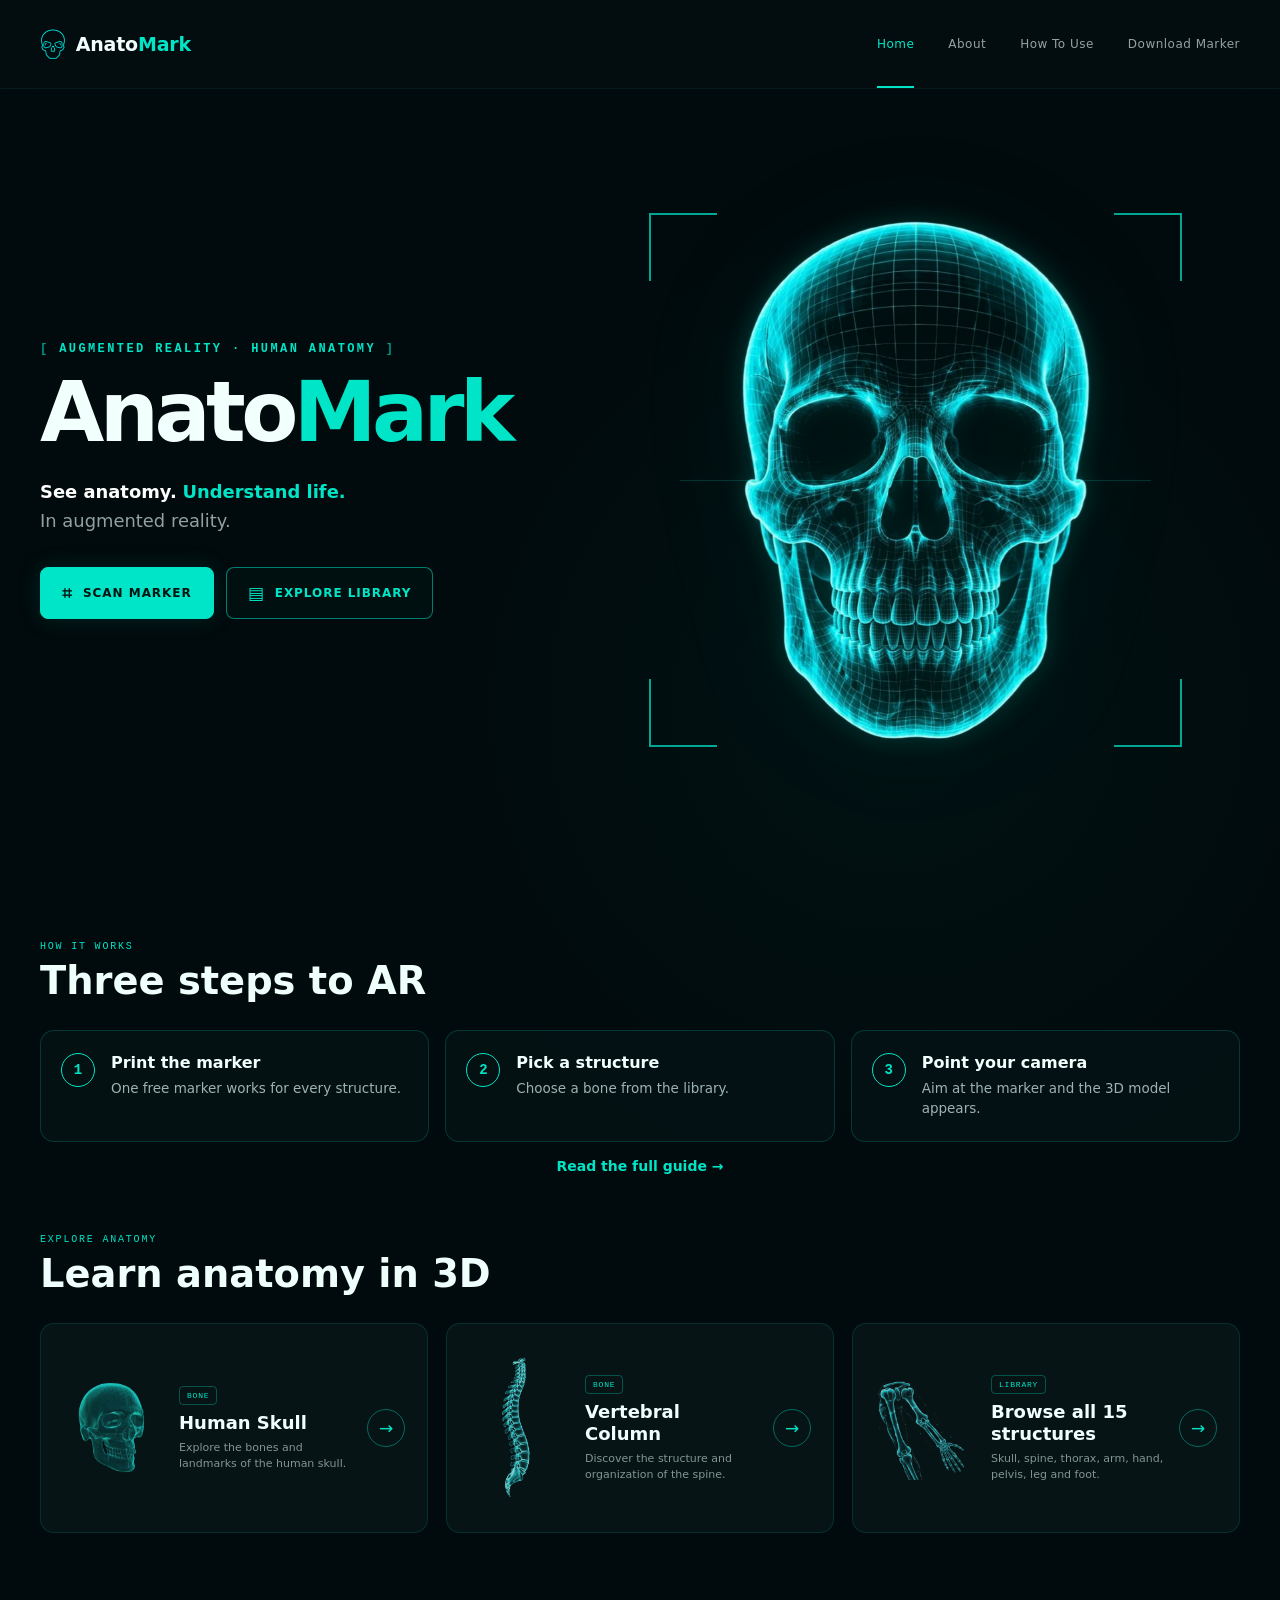
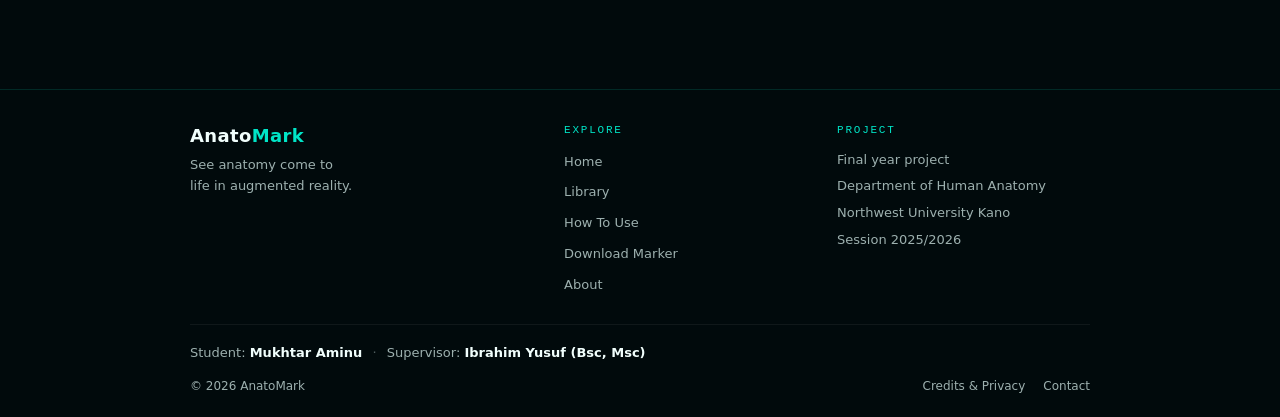
==== index.html @ c0f17e9d "Anatomark v1.0 first release" ====
<!doctype html>
<html lang="en">
  <head>
    <meta charset="UTF-8" />

    <meta name="viewport" content="width=device-width, initial-scale=1.0" />
    <link rel="icon" href="assets/logo/favicon.ico" sizes="any" />
    <link rel="icon" type="image/png" sizes="48x48" href="assets/logo/favicon-48.png" />
    <link rel="apple-touch-icon" href="assets/logo/apple-touch-icon.png" />
    <meta name="theme-color" content="#010a0c" />

    <title>AnatoMark | AR Anatomy Education</title>
    <meta name="description" content="Learn human anatomy in augmented reality. Point your phone at a printed marker and explore 3D bones. No app to install." />
    <meta property="og:type" content="website" />
    <meta property="og:site_name" content="AnatoMark" />
    <meta property="og:title" content="AnatoMark | AR Anatomy Education" />
    <meta property="og:description" content="Learn human anatomy in augmented reality. Point your phone at a printed marker and explore 3D bones. No app to install." />
    <link rel="canonical" href="https://anatomark.com/" />
    <meta property="og:url" content="https://anatomark.com/" />
    <meta property="og:image" content="https://anatomark.com/assets/images/og-card.png" />
    <meta property="og:image:width" content="1200" />
    <meta property="og:image:height" content="630" />
    <meta property="og:image:alt" content="AnatoMark: a glowing 3D skull beside the words AnatoMark, augmented reality human anatomy" />
    <meta name="twitter:card" content="summary_large_image" />
    <meta name="twitter:title" content="AnatoMark | AR Anatomy Education" />
    <meta name="twitter:description" content="Learn human anatomy in augmented reality. Point your phone at a printed marker and explore 3D bones. No app to install." />
    <meta name="twitter:image" content="https://anatomark.com/assets/images/og-card.png" />

    <link rel="stylesheet" href="css/tokens.css?v=20261106r5" />
    <link rel="stylesheet" href="css/nav.css?v=20261106r5" />
    <link rel="stylesheet" href="css/footer.css?v=20261106r5" />
    <link rel="stylesheet" href="css/homepage.css?v=20261106r5" />
    <link rel="stylesheet" href="css/picker.css?v=20261106r5" />
  </head>

  <body>
    <!-- =====================================================
       HEADER
       ===================================================== -->

    <header class="site-header">
      <div class="header-inner">
        <!-- Logo -->
        <a href="index.html" class="brand" aria-label="AnatoMark Home">
          <img src="assets/logo/logo-mark.png" alt="" class="brand-logo" width="26" height="32" />
          <span class="brand-text">Anato<span>Mark</span></span>
        </a>

        <!-- Desktop Navigation -->
        <nav class="desktop-nav" aria-label="Main navigation">
          <a href="index.html" class="nav-link active"> Home </a>

          <a href="pages/about.html" class="nav-link"> About </a>

          <a href="pages/how-to-use.html" class="nav-link"> How To Use </a>

          <a href="pages/download-marker.html" class="nav-link">
            Download Marker
          </a>
        </nav>

        <!-- Mobile Menu Button -->
        <button
          type="button"
          class="mobile-menu-button"
          id="mobileMenuButton"
          aria-label="Open navigation menu"
          aria-expanded="false"
        >
          <span></span>
          <span></span>
          <span></span>
        </button>
      </div>

      <!-- Mobile Navigation -->
      <nav class="mobile-nav" id="mobileNav" aria-label="Mobile navigation">
        <a href="index.html" class="mobile-nav-link active"> Home </a>

        <a href="pages/about.html" class="mobile-nav-link"> About </a>

        <a href="pages/how-to-use.html" class="mobile-nav-link"> How To Use </a>

        <a href="pages/download-marker.html" class="mobile-nav-link">
          Download Marker
        </a>
      </nav>
    </header>

    <!-- =====================================================
       MAIN
       ===================================================== -->

    <main>
      <!-- ===================================================
         HERO
         =================================================== -->

      <section class="hero">
        <!-- LEFT / TOP CONTENT -->

        <div class="hero-content">
          <p class="hero-eyebrow">
            <span>[</span>
            AUGMENTED REALITY &middot; HUMAN ANATOMY
            <span>]</span>
          </p>

          <h1 class="hero-title">Anato<span>Mark</span></h1>

          <p class="hero-description">
            <span class="tg-see">See anatomy.</span>
            <span class="tg-life">Understand life.</span>
            <br class="desktop-break" />
            <span class="tg-ar">In augmented reality.</span>
          </p>

          <div class="hero-actions">
            <button
              type="button"
              class="hero-button hero-button-primary"
              id="scanMarkerButton"
            >
              <span class="button-icon" aria-hidden="true"> ⌗ </span>

              <span> Scan Marker </span>
            </button>

            <a
              href="pages/library.html"
              class="hero-button hero-button-secondary"
            >
              <span class="button-icon" aria-hidden="true"> ▤ </span>

              <span> Explore Library </span>
            </a>
          </div>
        </div>

        <!-- RIGHT / BOTTOM VISUAL -->

        <div class="hero-visual">
          <div class="scan-frame">
            <!-- Targeting corners -->

            <span class="scan-corner scan-corner-top-left"></span>

            <span class="scan-corner scan-corner-top-right"></span>

            <span class="scan-corner scan-corner-bottom-left"></span>

            <span class="scan-corner scan-corner-bottom-right"></span>

            <!-- Horizontal scanning line -->

            <span class="scan-line"></span>

            <!-- Skull -->

            <img
              src="assets/images/skull-hero.webp"
              width="563"
              height="820"
              alt="Human skull in augmented reality"
              class="hero-skull"
              fetchpriority="high"
              decoding="async"
            />
          </div>
        </div>
      </section>

      <!-- ===================================================
         HOW IT WORKS
         =================================================== -->

      <section class="how-strip" aria-labelledby="howStripTitle">
        <div class="section-heading">
          <p class="section-eyebrow">HOW IT WORKS</p>
          <h2 id="howStripTitle">Three steps to AR</h2>
        </div>

        <ol class="how-strip-grid">
          <li class="how-strip-card">
            <span class="how-strip-num" aria-hidden="true">1</span>
            <h3>Print the marker</h3>
            <p>One free marker works for every structure.</p>
          </li>
          <li class="how-strip-card">
            <span class="how-strip-num" aria-hidden="true">2</span>
            <h3>Pick a structure</h3>
            <p>Choose a bone from the library.</p>
          </li>
          <li class="how-strip-card">
            <span class="how-strip-num" aria-hidden="true">3</span>
            <h3>Point your camera</h3>
            <p>Aim at the marker and the 3D model appears.</p>
          </li>
        </ol>

        <p class="how-strip-link"><a href="pages/how-to-use.html">Read the full guide &rarr;</a></p>
      </section>

      <!-- ===================================================
         STRUCTURES
         =================================================== -->

      <section class="structures-section">
        <div class="section-heading">
          <p class="section-eyebrow">EXPLORE ANATOMY</p>

          <h2>Learn anatomy in 3D</h2>
        </div>

        <div class="structure-grid">
          <!-- Human Skull -->

          <a
            href="pages/structure-detail.html?id=skull&from=home"
            class="structure-card"
          >
            <div class="structure-image">
              <img src="assets/icons/skull.webp" data-fallback="assets/images/skull.webp" onerror="this.onerror=null;this.src=this.getAttribute('data-fallback')" alt="Human Skull" loading="lazy" decoding="async" />
            </div>

            <div class="structure-info">
              <div class="structure-meta">
                <span class="structure-type"> BONE </span>
              </div>

              <h3>Human Skull</h3>

              <p>Explore the bones and landmarks of the human skull.</p>
            </div>

            <span class="structure-arrow"> → </span>
          </a>

          <!-- Vertebral Column -->

          <a
            href="pages/structure-detail.html?id=vertebral-column&from=home"
            class="structure-card"
          >
            <div class="structure-image">
              <img
                src="assets/icons/vertebral-column.webp"
                data-fallback="assets/images/vertebral-column.jpeg"
                onerror="this.onerror=null;this.src=this.getAttribute('data-fallback')"
                alt="Vertebral Column"
                loading="lazy"
                decoding="async"
              />
            </div>

            <div class="structure-info">
              <div class="structure-meta">
                <span class="structure-type"> BONE </span>
              </div>

              <h3>Vertebral Column</h3>

              <p>Discover the structure and organization of the spine.</p>
            </div>

            <span class="structure-arrow"> → </span>
          </a>

          <!-- Browse all -->

          <a href="pages/library.html" class="structure-card structure-card-more">
            <div class="structure-image">
              <img src="assets/images/upper-limb.jpeg" alt="" loading="lazy" decoding="async" />
            </div>

            <div class="structure-info">
              <div class="structure-meta">
                <span class="structure-type"> LIBRARY </span>
              </div>

              <h3>Browse all <span id="homeCount">15</span> structures</h3>

              <p>Skull, spine, thorax, arm, hand, pelvis, leg and foot.</p>
            </div>

            <span class="structure-arrow"> → </span>
          </a>
        </div>
      </section>
    </main>

    <footer class="site-footer">
      <div class="footer-inner">
        <div class="footer-brandcol">
          <p class="footer-brand">Anato<span>Mark</span></p>
          <p class="footer-tag">See anatomy come to life in augmented reality.</p>
        </div>
        <nav class="footer-col" aria-label="Explore">
          <h2>Explore</h2>
          <a href="index.html">Home</a>
          <a href="pages/library.html">Library</a>
          <a href="pages/how-to-use.html">How To Use</a>
          <a href="pages/download-marker.html">Download Marker</a>
          <a href="pages/about.html">About</a>
        </nav>
        <div class="footer-col">
          <h2>Project</h2>
          <span>Final year project</span>
          <span>Department of Human Anatomy</span>
          <span>Northwest University Kano</span>
          <span>Session 2025/2026</span>
        </div>
      </div>
      <p class="footer-credits">Student: <strong>Mukhtar Aminu</strong> <span class="footer-sep">&middot;</span> <span class="footer-line">Supervisor: <strong>Ibrahim Yusuf (Bsc, Msc)</strong></span></p>
      <div class="footer-bar">
        <span>&copy; 2026 AnatoMark</span>
        <span class="footer-links"><a href="pages/credits.html">Credits &amp; Privacy</a><a href="pages/about.html#contact">Contact</a></span>
      </div>
    </footer>

    <!-- =====================================================
       JAVASCRIPT
       ===================================================== -->

    <script src="js/descriptions.js?v=20261106r5"></script>
    <script src="js/structures-data.js?v=20261106r5"></script>
    <script src="js/nav.js?v=20261106r5"></script>
    <script src="js/picker.js?v=20261106r5"></script>
    <script src="js/homepage.js?v=20261106r5"></script>
  </body>
</html>
---- css/tokens.css ----
/* =========================================================
   ANATOMARK DESIGN TOKENS
   ========================================================= */

:root {

  --color-bg: #050f11;

  --color-bg-deep: #010a0c;

  --color-card: #0b191a;

  --color-primary: #00e5c7;

  --color-white: #f1fffd;

  --color-text-muted:
    rgba(232, 255, 252, 0.68);

  --font-main:
    Inter,
    system-ui,
    -apple-system,
    BlinkMacSystemFont,
    "Segoe UI",
    sans-serif;

  --font-mono:
    "Courier New",
    monospace;

  /* Additive tokens — new pages only, nothing existing depends on these */
  --color-bone: #e8dcc8;
  --color-coral: #ff6b5e;
  --color-coral-dim: rgba(255, 107, 94, 0.5);

  --radius-lg: 14px;
  --radius-md: 10px;
  --radius-sm: 6px;

}


*,
*::before,
*::after {

  box-sizing: border-box;

}


html {

  margin: 0;

  padding: 0;

  background:
    var(--color-bg-deep);

  scroll-behavior: smooth;

}


body {

  margin: 0;

  padding: 0;

  min-width: 320px;

  background:
    radial-gradient(
      circle at 70% 35%,
      rgba(0, 229, 199, 0.035),
      transparent 32%
    ),
    var(--color-bg-deep);

  color:
    var(--color-white);

  font-family:
    var(--font-main);

  -webkit-font-smoothing:
    antialiased;

}


button,
input,
textarea,
select {

  font: inherit;

}


img {

  max-width: 100%;

}


a {

  color: inherit;

}

/* Respect the "reduce motion" accessibility setting on every page */
@media (prefers-reduced-motion: reduce) {
  *, *::before, *::after {
    animation-duration: 0.01ms !important;
    animation-iteration-count: 1 !important;
    transition-duration: 0.01ms !important;
    scroll-behavior: auto !important;
  }
}
---- css/nav.css ----
/* =========================================================
   ANATOMARK NAVIGATION
   ========================================================= */

.site-header {

  position: relative;

  z-index: 100;

  width: 100%;

  background:
    rgba(5, 15, 17, 0.78);

  border-bottom:
    1px solid
    rgba(0, 229, 199, 0.07);

  backdrop-filter:
    blur(18px);

  -webkit-backdrop-filter:
    blur(18px);

}


.header-inner {

  width:
    min(
      1400px,
      calc(100% - 80px)
    );

  height: 88px;

  margin: 0 auto;

  display: flex;

  align-items: center;

  justify-content: space-between;

}


/* =========================================================
   BRAND
   ========================================================= */

.brand {

  display: inline-flex;

  align-items: center;

  flex-shrink: 0;

  text-decoration: none;

}


.brand-logo {

  display: block;

  width: auto;

  height: 32px;

  width: auto;

  object-fit: contain;

}

.brand { gap: 10px; }

.brand-text {
  font-weight: 800;
  font-size: 19px;
  letter-spacing: -0.01em;
  color: var(--color-white, #fff);
}

.brand-text span { color: var(--color-primary); }


/* =========================================================
   DESKTOP NAVIGATION
   ========================================================= */

.desktop-nav {

  display: flex;

  align-items: center;

  justify-content: flex-end;

  gap: 34px;

}


.nav-link {

  position: relative;

  display: inline-flex;

  align-items: center;

  height: 88px;

  color:
    rgba(235, 255, 252, 0.62);

  font-size: 12px;

  font-weight: 500;

  letter-spacing: 0.04em;

  text-decoration: none;

  white-space: nowrap;

  transition:
    color 180ms ease;

}


.nav-link::after {

  content: "";

  position: absolute;

  left: 0;

  right: 0;

  bottom: 0;

  height: 2px;

  background: #00e5c7;

  transform:
    scaleX(0);

  transform-origin: center;

  transition:
    transform 180ms ease;

}


.nav-link:hover {

  color: #00e5c7;

}


.nav-link:hover::after {

  transform:
    scaleX(1);

}


.nav-link.active {

  color: #00e5c7;

}


.nav-link.active::after {

  transform:
    scaleX(1);

}


/* =========================================================
   MOBILE MENU BUTTON
   ========================================================= */

.mobile-menu-button {

  /*
   * Hidden by default.
   *
   * This guarantees it does NOT appear
   * on desktop.
   */

  display: none;

  width: 42px;

  height: 42px;

  padding: 0;

  border: 0;

  background: transparent;

  cursor: pointer;

  flex-direction: column;

  align-items: center;

  justify-content: center;

  gap: 5px;

}


.mobile-menu-button span {

  display: block;

  width: 22px;

  height: 1.5px;

  background: #00e5c7;

  transition:
    transform 180ms ease,
    opacity 180ms ease;

}


/* =========================================================
   MOBILE NAV
   ========================================================= */

.mobile-nav {

  /*
   * Hidden on desktop.
   */

  display: none;

}


/* =========================================================
   TABLET
   ========================================================= */

@media (max-width: 1050px) and (min-width: 768px) {

  .header-inner {

    width:
      calc(100% - 48px);

  }

  .desktop-nav {

    gap: 22px;

  }

  .nav-link {

    font-size: 11px;

  }

}
/* =========================================================
   MOBILE
   ========================================================= */

@media (max-width: 767px) {

  .header-inner {
    width: calc(100% - 32px);
    height: 68px;
  }


  .brand-logo { height: 28px; }
  .brand-text { font-size: 17px; }


  /* -----------------------------------------
     DESKTOP NAVIGATION
     ----------------------------------------- */

  .desktop-nav {
    display: none;
  }


  /* -----------------------------------------
     HAMBURGER
     ----------------------------------------- */

  .mobile-menu-button {
    display: flex;
  }


  /* -----------------------------------------
     MOBILE NAVIGATION
     
     CLOSED BY DEFAULT
     ----------------------------------------- */

  .mobile-nav {
    display: none;

    width: 100%;

    flex-direction: column;

    padding:
      8px 16px 18px;

    background:
      rgba(5, 15, 17, 0.97);

    border-top:
      1px solid
      rgba(0, 229, 199, 0.08);

    box-shadow:
      0 20px 40px
      rgba(0, 0, 0, 0.3);
  }


  /* -----------------------------------------
     OPEN STATE
     ----------------------------------------- */

  .mobile-nav.open {
    display: flex;
  }


  /* -----------------------------------------
     MOBILE LINKS
     ----------------------------------------- */

  .mobile-nav-link {

    display: block;

    padding:
      15px 8px;

    color:
      rgba(235, 255, 252, 0.7);

    font-size: 13px;

    text-decoration: none;

    border-bottom:
      1px solid
      rgba(0, 229, 199, 0.06);
  }


  .mobile-nav-link:last-child {
    border-bottom: 0;
  }


  .mobile-nav-link:hover,
  .mobile-nav-link.active {
    color: #00e5c7;
  }


  /* -----------------------------------------
     HAMBURGER → X
     ----------------------------------------- */

  .mobile-menu-button.active span:nth-child(1) {
    transform:
      translateY(6.5px)
      rotate(45deg);
  }


  .mobile-menu-button.active span:nth-child(2) {
    opacity: 0;
  }


  .mobile-menu-button.active span:nth-child(3) {
    transform:
      translateY(-6.5px)
      rotate(-45deg);
  }

}

/* =========================================================
   BACK BUTTON — one round button, arrow drawn as an SVG so it is
   exactly centred (a text arrow sits low and off-centre, and its
   size depends on the font). 44px is the minimum comfortable tap size.
   ========================================================= */
.back-btn {
  display: inline-flex; align-items: center; justify-content: center;
  flex: 0 0 auto; width: 44px; height: 44px; padding: 0;
  border-radius: 50%;
  border: 1px solid rgba(0, 229, 199, 0.35);
  background: rgba(0, 229, 199, 0.06);
  color: var(--color-primary);
  text-decoration: none; line-height: 0;
  transition: background 150ms ease, border-color 150ms ease;
}
.back-btn svg { display: block; }
.back-btn:hover { background: rgba(0, 229, 199, 0.14); border-color: rgba(0, 229, 199, 0.7); }
.back-btn:focus-visible { outline: 2px solid var(--color-primary); outline-offset: 3px; }
.about-crumb, .marker-crumb, .howto-crumb, .library-crumb, .detail-crumb { gap: 12px; align-items: center; }
---- css/footer.css ----
/* =========================================================
   ANATOMARK — SITE FOOTER (shared by every page except AR View)
   Phone: brand, two link columns, credits, bottom bar.
   Desktop: brand + two columns side by side.
   ========================================================= */
.site-footer {
  margin-top: 56px;
  padding: 32px 24px calc(env(safe-area-inset-bottom, 0px) + 20px);
  border-top: 1px solid rgba(0, 229, 199, 0.14);
  color: var(--color-text-muted);
  font-size: 13px;
  line-height: 1.6;
}
.footer-inner {
  display: grid;
  grid-template-columns: 1fr 1fr;
  gap: 26px 20px;
  max-width: 900px;
  margin: 0 auto;
}
.footer-brandcol { grid-column: 1 / -1; }
.site-footer p { margin: 0; }
.footer-brand { font-size: 18px; font-weight: 700; letter-spacing: 0.02em; color: var(--color-white); }
.footer-brand span { color: var(--color-primary); }
.footer-tag { margin-top: 4px !important; max-width: 34ch; text-wrap: balance; }
.footer-col { display: flex; flex-direction: column; gap: 6px; min-width: 0; }
.footer-col h2 {
  margin: 0 0 4px; color: var(--color-primary);
  font-family: var(--font-mono); font-size: 11px; font-weight: 500;
  letter-spacing: 0.16em; text-transform: uppercase;
}
.footer-col a, .footer-bar a { color: var(--color-text-muted); text-decoration: none; }
.footer-col a { padding: 2px 0; }
.footer-col a:hover, .footer-col a:focus-visible, .footer-bar a:hover, .footer-bar a:focus-visible { color: var(--color-primary); }
.footer-credits {
  max-width: 900px; margin: 26px auto 0 !important; padding-top: 18px;
  border-top: 1px solid rgba(255, 255, 255, 0.06);
  text-wrap: balance;
}
.site-footer strong { color: var(--color-white); font-weight: 600; }
.footer-sep { margin: 0 6px; opacity: 0.5; }
.footer-bar {
  max-width: 900px; margin: 14px auto 0;
  display: flex; justify-content: space-between; gap: 16px; flex-wrap: wrap;
  font-size: 12px;
}
.footer-links { display: flex; gap: 18px; }

@media (max-width: 480px) {
  .footer-sep { display: none; }
  .footer-line { display: block; }
}
@media (min-width: 760px) {
  .footer-inner { grid-template-columns: 1.4fr 1fr 1fr; }
  .footer-brandcol { grid-column: auto; }
  .footer-credits { text-align: left; }
}
.footer-build { opacity: 0.6; }
---- css/homepage.css ----
/* =========================================================
   ANATOMARK HOMEPAGE
   ========================================================= */


/* =========================================================
   PAGE
   ========================================================= */

body {
  overflow-x: hidden;
}


/* =========================================================
   HERO
   ========================================================= */

.hero {

  width: min(
    1400px,
    calc(100% - 80px)
  );

  min-height: calc(100svh - 88px);

  margin: 0 auto;

  display: grid;

  grid-template-columns:
    minmax(0, 0.88fr)
    minmax(0, 1.12fr);

  align-items: center;

  column-gap: 40px;

  padding:
    40px 0
    70px;

}


/* =========================================================
   HERO CONTENT
   ========================================================= */

.hero-content {

  position: relative;

  z-index: 5;

  min-width: 0;

  display: flex;

  flex-direction: column;

  align-items: flex-start;

}


.hero-eyebrow {

  margin: 0 0 18px;

  color: #00e5c7;

  font-family:
    "Courier New",
    monospace;

  font-size: 12px;

  font-weight: 600;

  letter-spacing: 0.2em;

  line-height: 1.4;

}


.hero-eyebrow span {

  opacity: 0.65;

}


.hero-title {

  margin: 0;

  color: #f1fffd;

  font-size:
    clamp(58px, 6.5vw, 102px);

  font-weight: 700;

  line-height: 0.92;

  letter-spacing: -0.055em;

}


.hero-title span {

  color: #00e5c7;

}


.hero-description {

  margin:
    26px 0
    32px;

  max-width: 470px;

  color:
    rgba(232, 255, 252, 0.72);

  font-size:
    clamp(16px, 1.4vw, 20px);

  line-height: 1.6;

}


.desktop-break {
  display: block;
}


/* =========================================================
   HERO BUTTONS
   ========================================================= */

.hero-actions {

  display: flex;

  align-items: center;

  flex-wrap: wrap;

  gap: 12px;

}


.hero-button {

  min-height: 52px;

  padding:
    0 21px;

  border-radius: 8px;

  display: inline-flex;

  align-items: center;

  justify-content: center;

  gap: 10px;

  font-family: inherit;

  font-size: 12px;

  font-weight: 700;

  letter-spacing: 0.08em;

  text-transform: uppercase;

  text-decoration: none;

  cursor: pointer;

  transition:
    transform 180ms ease,
    box-shadow 180ms ease,
    background 180ms ease,
    border-color 180ms ease;

}


.hero-button:hover {

  transform:
    translateY(-2px);

}


.hero-button-primary {

  color: #001411;

  background: #00e5c7;

  border:
    1px solid #00e5c7;

  box-shadow:
    0 0 24px
    rgba(0, 229, 199, 0.13);

}


.hero-button-primary:hover {

  box-shadow:
    0 0 34px
    rgba(0, 229, 199, 0.28);

}


.hero-button-secondary {

  color: #00e5c7;

  background:
    rgba(0, 229, 199, 0.025);

  border:
    1px solid
    rgba(0, 229, 199, 0.52);

}


.hero-button-secondary:hover {

  background:
    rgba(0, 229, 199, 0.075);

}


.button-icon {

  font-size: 17px;

  line-height: 1;

}


/* =========================================================
   HERO VISUAL
   ========================================================= */

.hero-visual {

  position: relative;

  min-width: 0;

  height:
    min(
      650px,
      calc(100svh - 120px)
    );

  display: flex;

  align-items: center;

  justify-content: center;

}


.scan-frame {

  position: relative;

  width:
    min(
      620px,
      100%
    );

  height:
    min(
      620px,
      100%
    );

  display: flex;

  align-items: center;

  justify-content: center;

}


/* =========================================================
   SKULL
   ========================================================= */

.hero-skull {

  position: relative;

  z-index: 2;

  display: block;

  width: auto;

  height:
    min(
      570px,
      88%
    );

  max-width: 88%;

  object-fit: contain;

  filter:
    drop-shadow(
      0 0 12px
      rgba(0, 229, 199, 0.25)
    )
    drop-shadow(
      0 0 55px
      rgba(0, 229, 199, 0.08)
    );

}


/* =========================================================
   SCAN FRAME
   ========================================================= */

.scan-corner {

  position: absolute;

  z-index: 4;

  width: 68px;

  height: 68px;

  border-color:
    rgba(0, 229, 199, 0.72);

  border-style: solid;

}


.scan-corner-top-left {

  top: 7%;

  left: 7%;

  border-width:
    2px 0 0 2px;

}


.scan-corner-top-right {

  top: 7%;

  right: 7%;

  border-width:
    2px 2px 0 0;

}


.scan-corner-bottom-left {

  bottom: 7%;

  left: 7%;

  border-width:
    0 0 2px 2px;

}


.scan-corner-bottom-right {

  bottom: 7%;

  right: 7%;

  border-width:
    0 2px 2px 0;

}


/* =========================================================
   SCAN LINE
   ========================================================= */

.scan-line {

  position: absolute;

  z-index: 5;

  left: 12%;

  right: 12%;

  top: 50%;

  height: 1px;

  background:
    rgba(0, 229, 199, 0.18);

  box-shadow:
    0 0 14px
    rgba(0, 229, 199, 0.2);

}


/* =========================================================
   STRUCTURES SECTION
   ========================================================= */

.structures-section {

  width:
    min(
      1400px,
      calc(100% - 80px)
    );

  margin:
    0 auto;

  padding:
    60px 0
    100px;

}


.section-heading {

  margin-bottom: 28px;

}


.section-eyebrow {

  margin: 0 0 8px;

  color: #00e5c7;

  font-family:
    "Courier New",
    monospace;

  font-size: 10px;

  letter-spacing: 0.18em;

}


.section-heading h2 {

  margin: 0;

  color: #effffc;

  font-size:
    clamp(28px, 3vw, 42px);

  line-height: 1.1;

}

/* =========================================================
   STRUCTURE GRID
   ========================================================= */

.structure-grid {

  display: grid;

  grid-template-columns:
    repeat(3, minmax(0, 1fr));

  gap: 18px;

}


/* =========================================================
   STRUCTURE CARD
   ========================================================= */

.structure-card {

  position: relative;

  min-width: 0;

  min-height: 210px;

  padding: 18px;

  display: grid;

  grid-template-columns:
    105px
    minmax(0, 1fr)
    42px;

  align-items: center;

  gap: 15px;

  overflow: hidden;

  border:
    1px solid
    rgba(0, 229, 199, 0.13);

  border-radius: 14px;

  background:
    rgba(10, 25, 25, 0.72);

  text-decoration: none;

  transition:
    transform 180ms ease,
    border-color 180ms ease,
    background 180ms ease;
}


.structure-card:hover {

  transform:
    translateY(-4px);

  border-color:
    rgba(0, 229, 199, 0.4);

  background:
    rgba(10, 30, 29, 0.9);
}


/* =========================================================
   STRUCTURE IMAGE
   ========================================================= */

.structure-image {

  position: relative;

  width: 105px;

  height: 150px;

  display: flex;

  align-items: center;

  justify-content: center;

  flex-shrink: 0;
}


.structure-image img {

  display: block;

  width: 100%;

  height: 100%;

  object-fit: contain;

  opacity: 0.78;
}


/* =========================================================
   STRUCTURE INFORMATION
   ========================================================= */

.structure-info {

  position: relative;

  z-index: 2;

  min-width: 0;

  width: auto;
}


.structure-meta {

  margin-bottom: 7px;
}


.structure-type {

  display: inline-flex;

  padding:
    4px 7px;

  border:
    1px solid
    rgba(0, 229, 199, 0.3);

  border-radius: 4px;

  color: #00e5c7;

  font-family:
    "Courier New",
    monospace;

  font-size: 8px;

  letter-spacing: 0.1em;
}


.structure-card h3 {

  margin:
    0 0 6px;

  color: #f0fffd;

  font-size: 18px;

  line-height: 1.2;
}


.structure-card p {

  margin: 0;

  color:
    rgba(232, 255, 252, 0.55);

  font-size: 11px;

  line-height: 1.5;
}


/* =========================================================
   STRUCTURE ARROW
   ========================================================= */

.structure-arrow {

  position: relative;

  right: auto;

  bottom: auto;

  z-index: 3;

  width: 38px;

  height: 38px;

  display: flex;

  align-items: center;

  justify-content: center;

  flex-shrink: 0;

  border:
    1px solid
    rgba(0, 229, 199, 0.4);

  border-radius: 50%;

  color: #00e5c7;

  font-size: 17px;

  transition:
    transform 180ms ease,
    background 180ms ease;
}


.structure-card:hover .structure-arrow {

  transform:
    translateX(3px);

  background:
    rgba(0, 229, 199, 0.08);
}

/* =========================================================
   TABLET
   ========================================================= */

@media (max-width: 1050px) {

  .hero {

    width:
      calc(100% - 48px);

    grid-template-columns:
      minmax(0, 0.9fr)
      minmax(0, 1.1fr);

    gap: 15px;

    padding:
      30px 0
      55px;

  }


  .hero-title {

    font-size:
      clamp(52px, 7vw, 76px);

  }


  .hero-description {

    font-size: 16px;

    margin:
      20px 0
      25px;

  }


  .hero-visual {

    height:
      min(
        540px,
        calc(100svh - 120px)
      );

  }


  .hero-skull {

    height: 85%;

  }


  .scan-corner {

    width: 52px;

    height: 52px;

  }


  .structures-section {

    width:
      calc(100% - 48px);

  }

}


/* =========================================================
   MOBILE
   ========================================================= */

@media (max-width: 767px) {

  .structure-grid {

    grid-template-columns: 1fr;

    gap: 12px;

  }


  .structure-card {

    min-height: 135px;

    padding: 14px;

    grid-template-columns:
      82px
      minmax(0, 1fr)
      38px;

    gap: 12px;

  }


  .structure-image {

    width: 82px;

    height: 105px;

  }


  .structure-image img {

    width: 100%;

    height: 100%;

  }


  .structure-card h3 {

    font-size: 17px;

  }


  .structure-card p {

    font-size: 10px;

    line-height: 1.45;

  }


  .structure-arrow {

    width: 34px;

    height: 34px;

    font-size: 15px;

  }

}


/* =========================================================
   SHORT MOBILE SCREENS
   ========================================================= */

@media (max-width: 767px) and (max-height: 700px) {


  .hero {

    padding:
      16px 0
      30px;

  }


  .hero-eyebrow {

    margin-bottom: 6px;

  }


  .hero-title {

    font-size:
      45px;

  }


  .hero-description {

    margin:
      9px auto
      11px;

    font-size:
      12px;

  }


  .hero-visual {

    height:
      175px;

    min-height:
      175px;

    max-height:
      175px;

  }


  .hero-skull {

    height:
      165px;

  }


  .scan-corner {

    width: 34px;

    height: 34px;

  }


  .hero-button {

    min-height:
      43px;

  }

}


/* =========================================================
   VERY NARROW PHONES
   ========================================================= */

@media (max-width: 380px) {

  .hero {

    width:
      calc(100% - 24px);

  }


  .hero-title {

    font-size:
      43px;

  }


  .hero-visual {

    height:
      180px;

  }


  .hero-skull {

    height:
      165px;

  }


  .structures-section {

    width:
      calc(100% - 24px);

  }

}

/* =========================================================
   FINAL MOBILE HERO OVERRIDE
   IMPORTANT: KEEP THIS AT THE VERY BOTTOM OF HOMEPAGE.CSS
   ========================================================= */

@media screen and (max-width: 767px) {

  /* Force the entire hero into ONE vertical column */
  section.hero {

    display: flex !important;

    flex-direction: column !important;

    align-items: center !important;

    justify-content: flex-start !important;

    width: calc(100% - 32px) !important;

    min-height: auto !important;

    height: auto !important;

    margin-left: auto !important;
    margin-right: auto !important;

    gap: 0 !important;

  }


  /* -----------------------------------------
     TEXT BLOCK
     ----------------------------------------- */

  /* .hero-content stops being its own box here — this lets its
     children (eyebrow, title, description, actions) become direct
     flex items of section.hero, each individually orderable below.
     Without this, "order" on .hero-content moves the WHOLE block
     (title + description + buttons) as one unit, which is what was
     pushing the buttons above the skull — order only reorders direct
     children, not nested descendants. */
  section.hero .hero-content {

    display: contents !important;

  }


  /* Eyebrow */

  section.hero .hero-eyebrow {

    display: block !important;

    width: 100% !important;

    margin:
      0 0 10px !important;

    text-align: center !important;

    order: 1 !important;

  }


  /* Title */

  section.hero .hero-title {

    display: block !important;

    width: 100% !important;

    margin: 0 !important;

    text-align: center !important;

    order: 1 !important;

  }


  /* Description */

  section.hero .hero-description {

    display: block !important;

    width: 100% !important;

    margin:
      14px auto 16px !important;

    text-align: center !important;

    order: 3 !important;

  }


  /* -----------------------------------------
     SKULL
     ----------------------------------------- */

  section.hero .hero-visual {

    width: 100% !important;

    height: 220px !important;

    min-height: 220px !important;

    max-height: 220px !important;

    margin: 0 !important;

    display: flex !important;

    align-items: center !important;

    justify-content: center !important;

    order: 2 !important;

  }


  section.hero .scan-frame {

    width: 100% !important;

    max-width: 320px !important;

    height: 100% !important;

    margin: 0 auto !important;

    display: flex !important;

    align-items: center !important;

    justify-content: center !important;

  }


  section.hero .hero-skull {

    display: block !important;

    width: auto !important;

    height: 200px !important;

    max-width: 80% !important;

    object-fit: contain !important;

    margin: 0 auto !important;

  }


  /* -----------------------------------------
     BUTTONS
     ----------------------------------------- */

  section.hero .hero-actions {

    width: 100% !important;

    display: flex !important;

    flex-direction: column !important;

    align-items: stretch !important;

    justify-content: flex-start !important;

    gap: 9px !important;

    margin: 0 !important;

    order: 4 !important;

  }


  section.hero .hero-button {

    width: 100% !important;

    display: flex !important;

    flex-direction: row !important;

    align-items: center !important;

    justify-content: center !important;

    min-height: 47px !important;

  }

}

/* =========================================================
   HERO MOTION (transparent skull)
   The skull is a cut-out PNG/WebP, so a soft glow, a gentle
   float and a slow sway can be applied without a box showing.
   ========================================================= */

.scan-frame { perspective: 900px; }

.hero-skull {
  animation:
    skull-float 6s ease-in-out infinite,
    skull-sway 9s ease-in-out infinite;
  transform-origin: 50% 55%;
  will-change: transform;
}

.scan-line {
  animation: scan-sweep 4.5s ease-in-out infinite;
}

@keyframes skull-float {
  0%, 100% { translate: 0 0; }
  50%      { translate: 0 -10px; }
}

@keyframes skull-sway {
  0%, 100% { transform: rotateY(-14deg); }
  50%      { transform: rotateY(14deg); }
}

@keyframes scan-sweep {
  0%   { top: 12%; opacity: 0; }
  15%  { opacity: 1; }
  85%  { opacity: 1; }
  100% { top: 88%; opacity: 0; }
}

@media (prefers-reduced-motion: reduce) {
  .hero-skull, .scan-line { animation: none; }
}

/* =========================================================
   HOW IT WORKS STRIP
   ========================================================= */

.how-strip {
  width: min(1400px, calc(100% - 80px));
  margin: 0 auto;
  padding: 40px 0 0;
}

.how-strip-grid {
  list-style: none;
  margin: 0;
  padding: 0;
  display: grid;
  grid-template-columns: repeat(3, 1fr);
  gap: 16px;
}

.how-strip-card {
  position: relative;
  padding: 22px 22px 22px 70px;
  border: 1px solid rgba(0, 229, 199, 0.18);
  border-radius: var(--radius-lg, 16px);
  background: rgba(7, 22, 25, 0.6);
}

.how-strip-num {
  position: absolute;
  left: 20px;
  top: 22px;
  width: 34px;
  height: 34px;
  border-radius: 50%;
  border: 1.5px solid var(--color-primary);
  color: var(--color-primary);
  display: flex;
  align-items: center;
  justify-content: center;
  font-family: var(--font-mono);
  font-weight: 700;
  font-size: 14px;
}

.how-strip-card h3 { margin: 0 0 6px; font-size: 16px; color: var(--color-white, #fff); }
.how-strip-card p { margin: 0; font-size: 13.5px; line-height: 1.5; color: var(--color-text-muted); }

.how-strip-link { margin: 16px 0 0; text-align: center; font-size: 14px; }
.how-strip-link a { color: var(--color-primary); text-decoration: none; font-weight: 600; }
.how-strip-link a:hover { text-decoration: underline; }

@media (max-width: 860px) {
  .how-strip { width: calc(100% - 32px); padding-top: 28px; }
  .how-strip-grid { grid-template-columns: 1fr; gap: 10px; }
  .how-strip-card { padding: 16px 16px 16px 62px; }
  .how-strip-num { top: 16px; left: 16px; }
}

/* photos with black backgrounds drop out against the dark cards */
.structure-image img { mix-blend-mode: screen; }

/* Tagline: three tones so the eye lands on the key words */
.hero-description .tg-see { color: #ffffff; font-weight: 700; }
.hero-description .tg-life { color: #00e5c7; font-weight: 700; }
.hero-description .tg-ar { color: rgba(232, 255, 252, 0.62); font-weight: 400; }
/* the longer caption must still fit on one line on a phone */
@media (max-width: 480px) {
  .hero-eyebrow, section.hero .hero-eyebrow { letter-spacing: 0.1em !important; font-size: 11px !important; }
}
---- css/picker.css ----
/* =========================================================
   ANATOMARK — STRUCTURE PICKER
   Shared overlay, injected on demand by js/picker.js.
   Mobile: bottom sheet. Desktop (>=768px): centered modal.
   ========================================================= */

.picker-scrim {
  position: fixed;
  inset: 0;
  z-index: 200;
  background: rgba(1, 6, 7, 0.68);
  backdrop-filter: blur(3px);
  opacity: 0;
  pointer-events: none;
  transition: opacity 220ms ease;
}
.picker-scrim.open { opacity: 1; pointer-events: auto; }

.picker-sheet {
  position: fixed;
  left: 0; right: 0; bottom: 0;
  z-index: 201;
  background: var(--color-bg-deep);
  border: 1px solid rgba(0, 229, 199, 0.18);
  border-bottom: none;
  border-radius: 20px 20px 0 0;
  padding: 14px 20px calc(env(safe-area-inset-bottom, 0px) + 24px);
  max-height: 85vh;
  overflow-y: auto;
  transform: translateY(100%);
  /* visibility removes the closed sheet from the Tab order and from screen
     readers; the delay lets the slide-out finish before it switches off. */
  visibility: hidden;
  transition: transform 260ms cubic-bezier(.2,.8,.2,1), visibility 0s linear 260ms;
  box-shadow: 0 -20px 60px rgba(0, 0, 0, 0.5);
}
.picker-sheet.open { transform: translateY(0); visibility: visible; transition-delay: 0s; }

.picker-handle {
  width: 36px; height: 4px;
  border-radius: 2px;
  background: rgba(255,255,255,0.18);
  margin: 4px auto 16px;
}

.picker-header {
  display: flex;
  align-items: flex-start;
  justify-content: space-between;
  gap: 12px;
  margin-bottom: 18px;
}
.picker-header h3 {
  margin: 0;
  color: var(--color-white);
  font-size: 22px;
  font-weight: 700;
  line-height: 1.25;
}
.picker-close {
  flex-shrink: 0;
  width: 34px; height: 34px;
  border-radius: 50%;
  border: 1px solid rgba(255,255,255,0.18);
  background: rgba(255,255,255,0.04);
  color: var(--color-white);
  display: flex; align-items: center; justify-content: center;
  cursor: pointer;
  font-size: 16px;
  line-height: 1;
}

.picker-list {
  display: flex;
  flex-direction: column;
  gap: 12px;
  margin-bottom: 18px;
}

.picker-row {
  display: flex;
  align-items: center;
  gap: 14px;
  padding: 10px 14px;
  border: 1px solid rgba(0, 229, 199, 0.28);
  border-radius: var(--radius-md);
  background: rgba(0, 229, 199, 0.04);
  text-decoration: none;
  cursor: pointer;
  transition: border-color 160ms ease, background 160ms ease;
}
.picker-row:hover {
  border-color: rgba(0, 229, 199, 0.6);
  background: rgba(0, 229, 199, 0.08);
}

.picker-row-thumb {
  width: 52px; height: 52px;
  flex-shrink: 0;
  display: flex; align-items: center; justify-content: center;
  overflow: hidden;
}
.picker-row-thumb img {
  width: 100%; height: 100%;
  object-fit: contain;
  opacity: 0.85;
}

.picker-row-body { flex: 1; min-width: 0; }
.picker-row-body .tag {
  display: inline-flex;
  padding: 3px 7px;
  border: 1px solid rgba(0, 229, 199, 0.3);
  border-radius: 4px;
  color: var(--color-primary);
  font-family: var(--font-mono);
  font-size: 8px;
  letter-spacing: 0.1em;
  margin-bottom: 5px;
}
.picker-row-body h4 {
  margin: 0;
  color: var(--color-white);
  font-size: 16px;
  font-weight: 700;
}

.picker-row-arrow {
  flex-shrink: 0;
  width: 36px; height: 36px;
  border-radius: 50%;
  border: 1px solid rgba(0, 229, 199, 0.4);
  color: var(--color-primary);
  display: flex; align-items: center; justify-content: center;
  font-size: 15px;
}

.picker-note {
  display: flex;
  align-items: center;
  justify-content: center;
  gap: 7px;
  color: var(--color-text-muted);
  font-size: 12.5px;
  text-align: center;
}

/* ---------------- Desktop: centered modal ---------------- */
@media (min-width: 768px) {
  .picker-sheet {
    left: 50%; right: auto; bottom: auto; top: 50%;
    transform: translate(-50%, -46%);
    width: min(720px, calc(100% - 48px));
    max-height: 80vh;
    border-radius: var(--radius-lg);
    border-bottom: 1px solid rgba(0, 229, 199, 0.18);
    padding: 28px 32px 32px;
  }
  .picker-sheet.open { transform: translate(-50%, -50%); }
  .picker-handle { display: none; }
  .picker-header h3 { font-size: 24px; }
  /* many bones: a wrapping grid inside the scrolling dialog */
  .picker-list {
    display: grid;
    grid-template-columns: repeat(4, minmax(0, 1fr));
    gap: 12px;
  }
  .picker-row {
    flex-direction: column;
    align-items: center;
    text-align: center;
    padding: 14px 10px;
    gap: 6px;
  }
  .picker-row-thumb { width: 64px; height: 64px; }
  .picker-row-arrow { display: none; }
}

.picker-row-thumb img { mix-blend-mode: screen; }
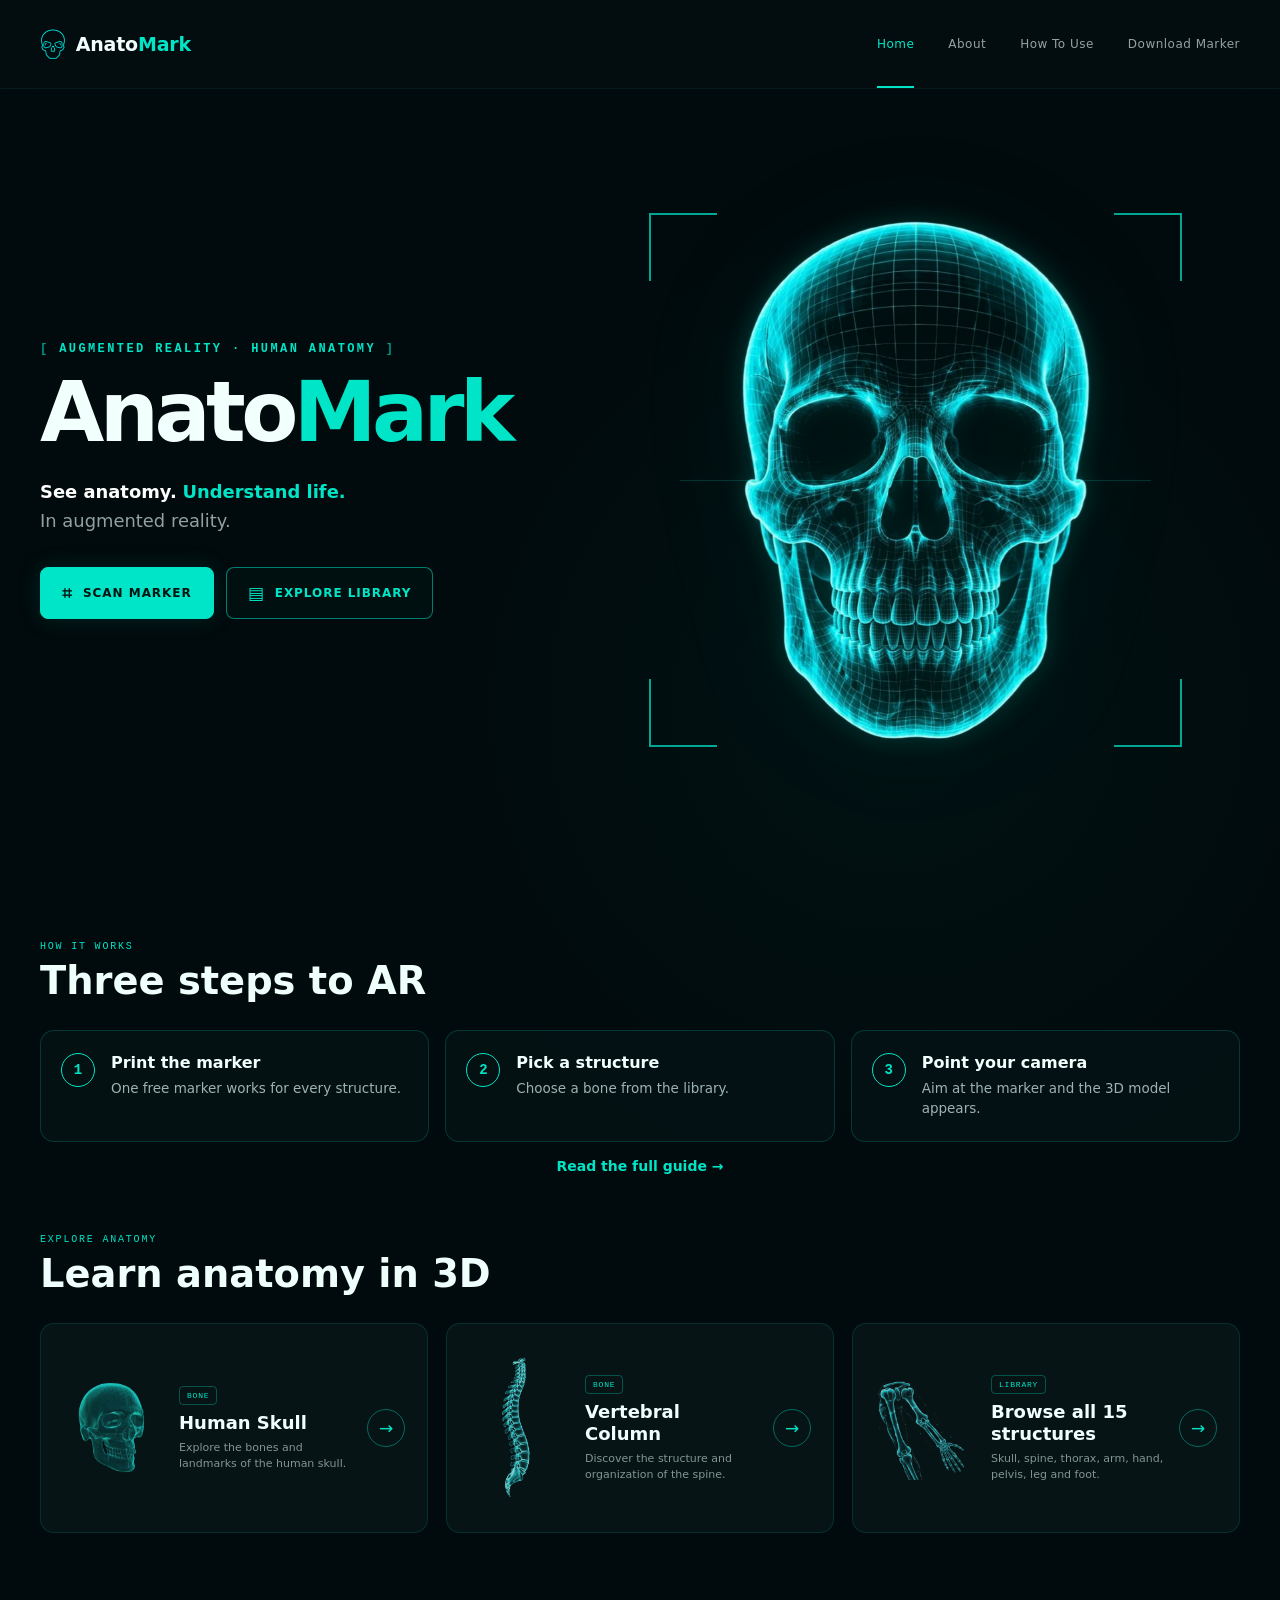
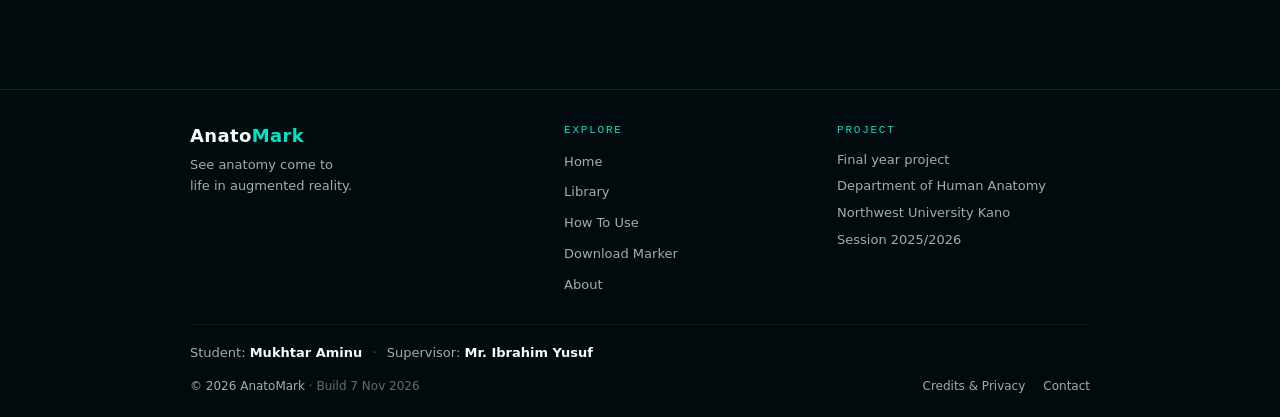
==== commit 506a1825: "Add Offline caching and smaller models" ====
--- a/index.html
+++ b/index.html
@@ -26,11 +26,11 @@
     <meta name="twitter:description" content="Learn human anatomy in augmented reality. Point your phone at a printed marker and explore 3D bones. No app to install." />
     <meta name="twitter:image" content="https://anatomark.com/assets/images/og-card.png" />
 
-    <link rel="stylesheet" href="css/tokens.css?v=20261106r5" />
-    <link rel="stylesheet" href="css/nav.css?v=20261106r5" />
-    <link rel="stylesheet" href="css/footer.css?v=20261106r5" />
-    <link rel="stylesheet" href="css/homepage.css?v=20261106r5" />
-    <link rel="stylesheet" href="css/picker.css?v=20261106r5" />
+    <link rel="stylesheet" href="css/tokens.css?v=20261107r6" />
+    <link rel="stylesheet" href="css/nav.css?v=20261107r6" />
+    <link rel="stylesheet" href="css/footer.css?v=20261107r6" />
+    <link rel="stylesheet" href="css/homepage.css?v=20261107r6" />
+    <link rel="stylesheet" href="css/picker.css?v=20261107r6" />
   </head>
 
   <body>
@@ -311,9 +311,9 @@
           <span>Session 2025/2026</span>
         </div>
       </div>
-      <p class="footer-credits">Student: <strong>Mukhtar Aminu</strong> <span class="footer-sep">&middot;</span> <span class="footer-line">Supervisor: <strong>Ibrahim Yusuf (Bsc, Msc)</strong></span></p>
+      <p class="footer-credits">Student: <strong>Mukhtar Aminu</strong> <span class="footer-sep">&middot;</span> <span class="footer-line">Supervisor: <strong>Mr. Ibrahim Yusuf</strong></span></p>
       <div class="footer-bar">
-        <span>&copy; 2026 AnatoMark</span>
+        <span>&copy; 2026 AnatoMark <span class="footer-build">&middot; Build 7 Nov 2026</span></span>
         <span class="footer-links"><a href="pages/credits.html">Credits &amp; Privacy</a><a href="pages/about.html#contact">Contact</a></span>
       </div>
     </footer>
@@ -322,10 +322,11 @@
        JAVASCRIPT
        ===================================================== -->
 
-    <script src="js/descriptions.js?v=20261106r5"></script>
-    <script src="js/structures-data.js?v=20261106r5"></script>
-    <script src="js/nav.js?v=20261106r5"></script>
-    <script src="js/picker.js?v=20261106r5"></script>
-    <script src="js/homepage.js?v=20261106r5"></script>
-  </body>
+    <script src="js/descriptions.js?v=20261107r6"></script>
+    <script src="js/structures-data.js?v=20261107r6"></script>
+    <script src="js/nav.js?v=20261107r6"></script>
+    <script src="js/picker.js?v=20261107r6"></script>
+    <script src="js/homepage.js?v=20261107r6"></script>
+  <script src="js/sw-register.js?v=20261107r6"></script>
+</body>
 </html>
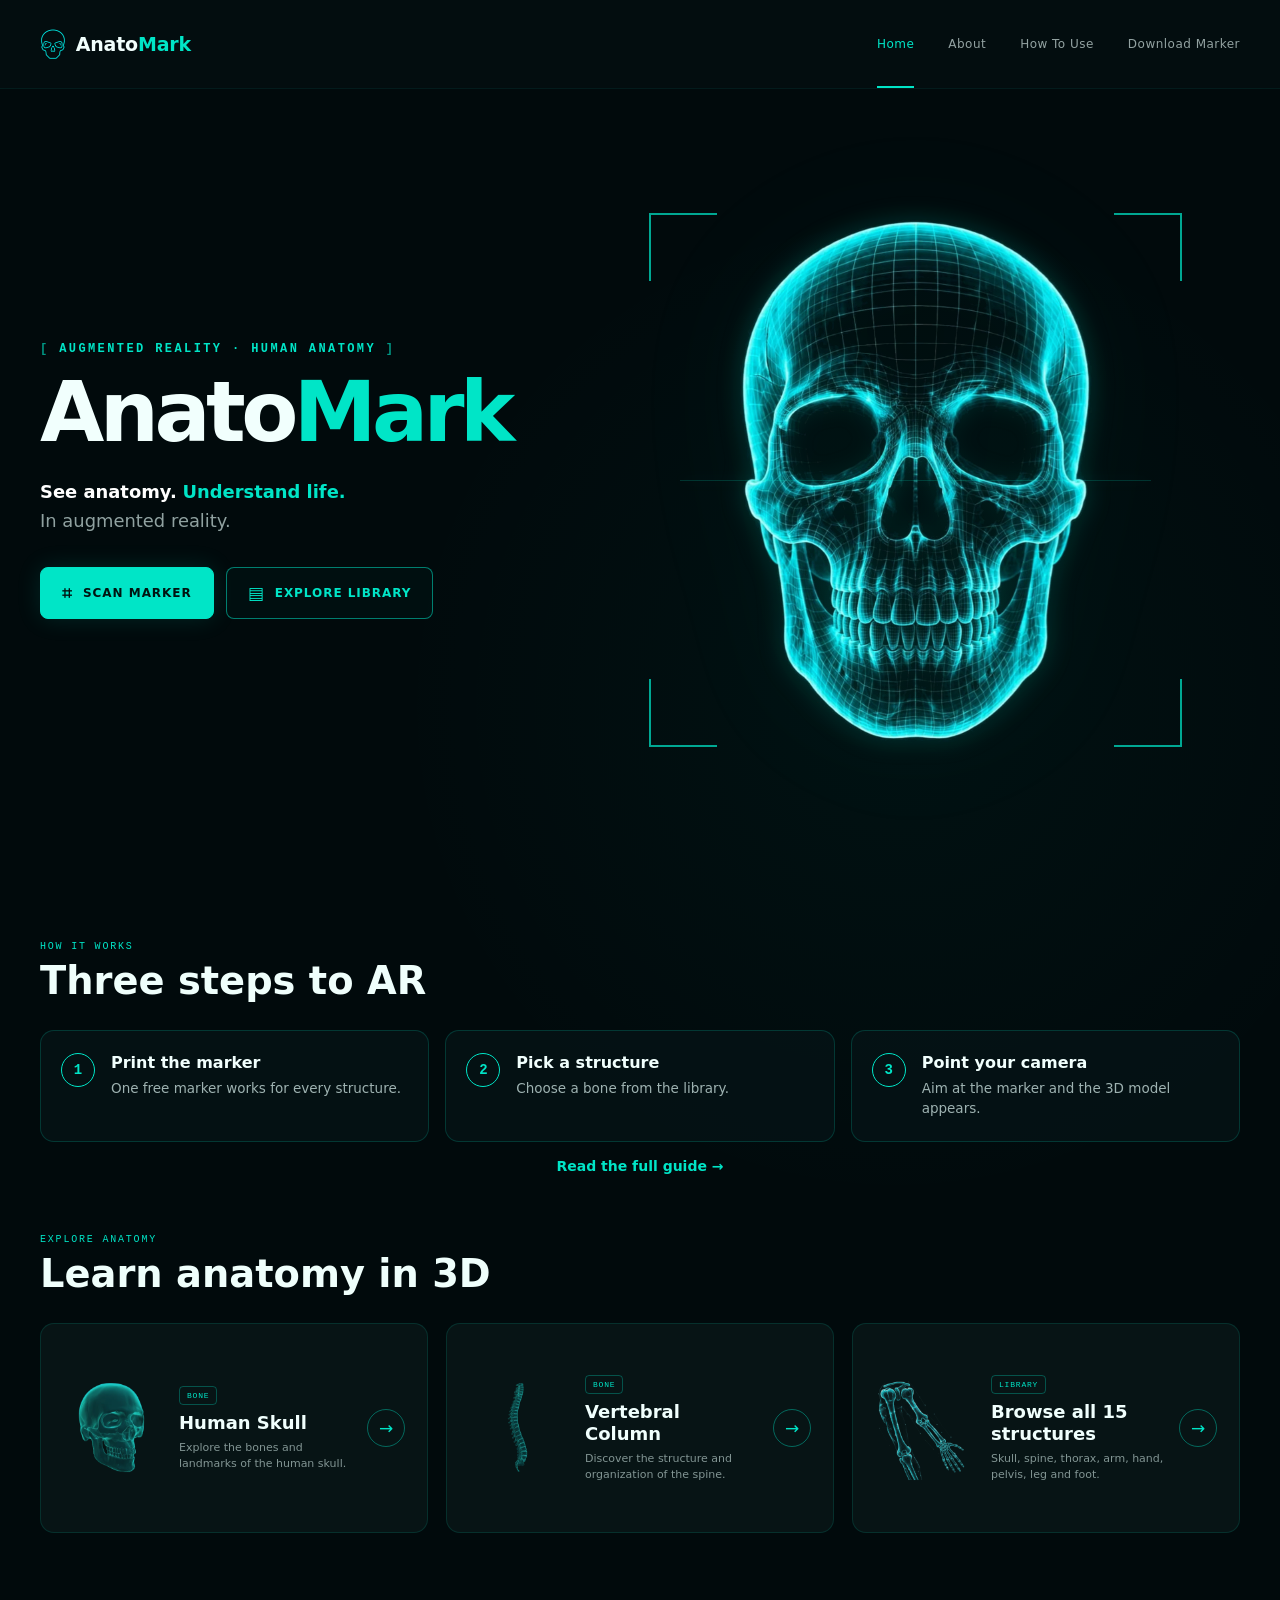
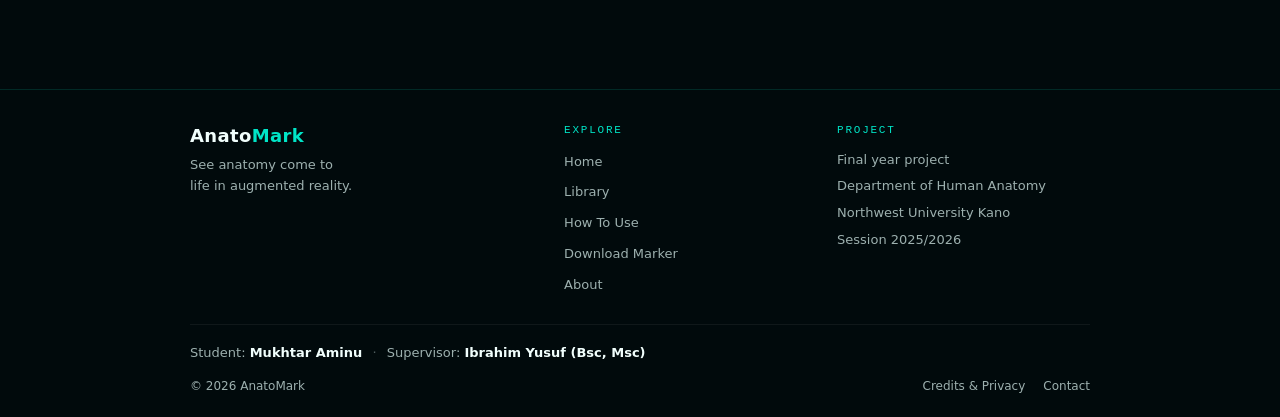
==== commit 90b40441: "Models modifications, Structures Descriptions, and Typos fixes" ====
--- a/index.html
+++ b/index.html
@@ -311,9 +311,9 @@
           <span>Session 2025/2026</span>
         </div>
       </div>
-      <p class="footer-credits">Student: <strong>Mukhtar Aminu</strong> <span class="footer-sep">&middot;</span> <span class="footer-line">Supervisor: <strong>Mr. Ibrahim Yusuf</strong></span></p>
+      <p class="footer-credits">Student: <strong>Mukhtar Aminu</strong> <span class="footer-sep">&middot;</span> <span class="footer-line">Supervisor: <strong>Ibrahim Yusuf (Bsc, Msc)</strong></span></p>
       <div class="footer-bar">
-        <span>&copy; 2026 AnatoMark <span class="footer-build">&middot; Build 7 Nov 2026</span></span>
+        <span>&copy; 2026 AnatoMark</span>
         <span class="footer-links"><a href="pages/credits.html">Credits &amp; Privacy</a><a href="pages/about.html#contact">Contact</a></span>
       </div>
     </footer>
